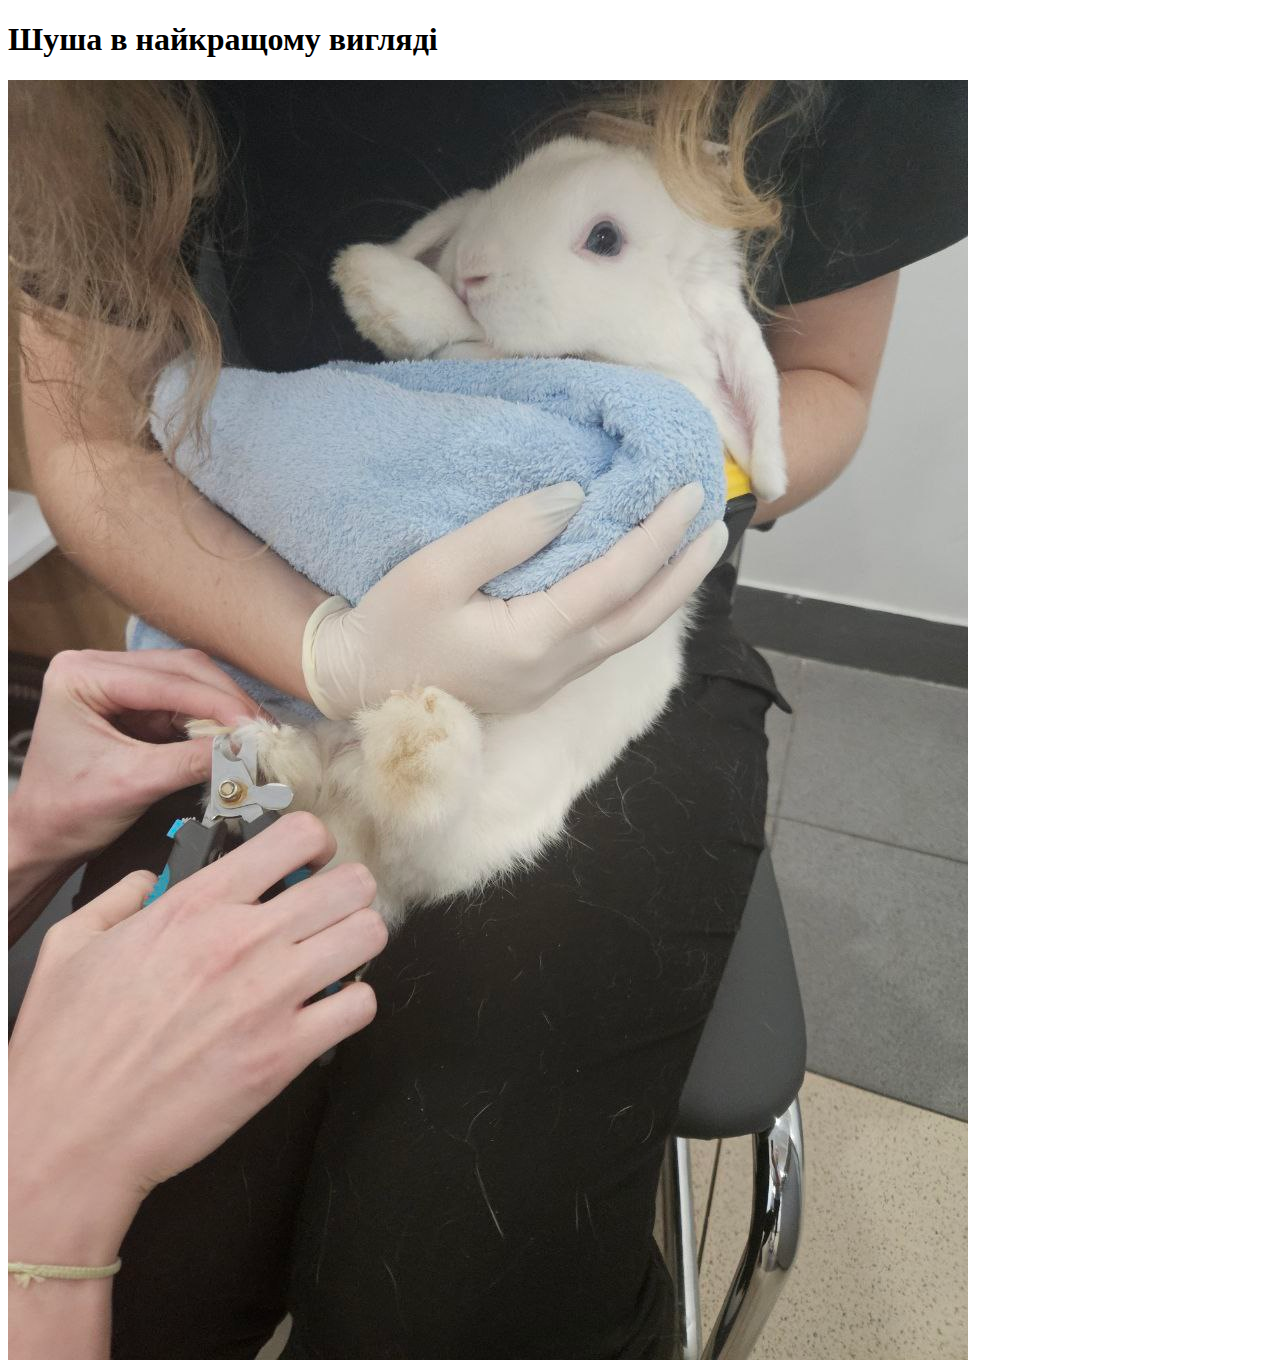
==== about_me/pages/gallery.html @ 4c307e9d "історія Шуші" ====
<!DOCTYPE html>
<html lang="en">
	<head>
		<meta charset="UTF-8">
		<title>фото</title>
	</head>
	<body> 
		<h1><strong>Шуша в найкращому вигляді</strong></h1>	
		<img src="../photos/photo_2025-01-12_01-57-54.jpg" alt="Eve">
		 
	</body>
	
</html>
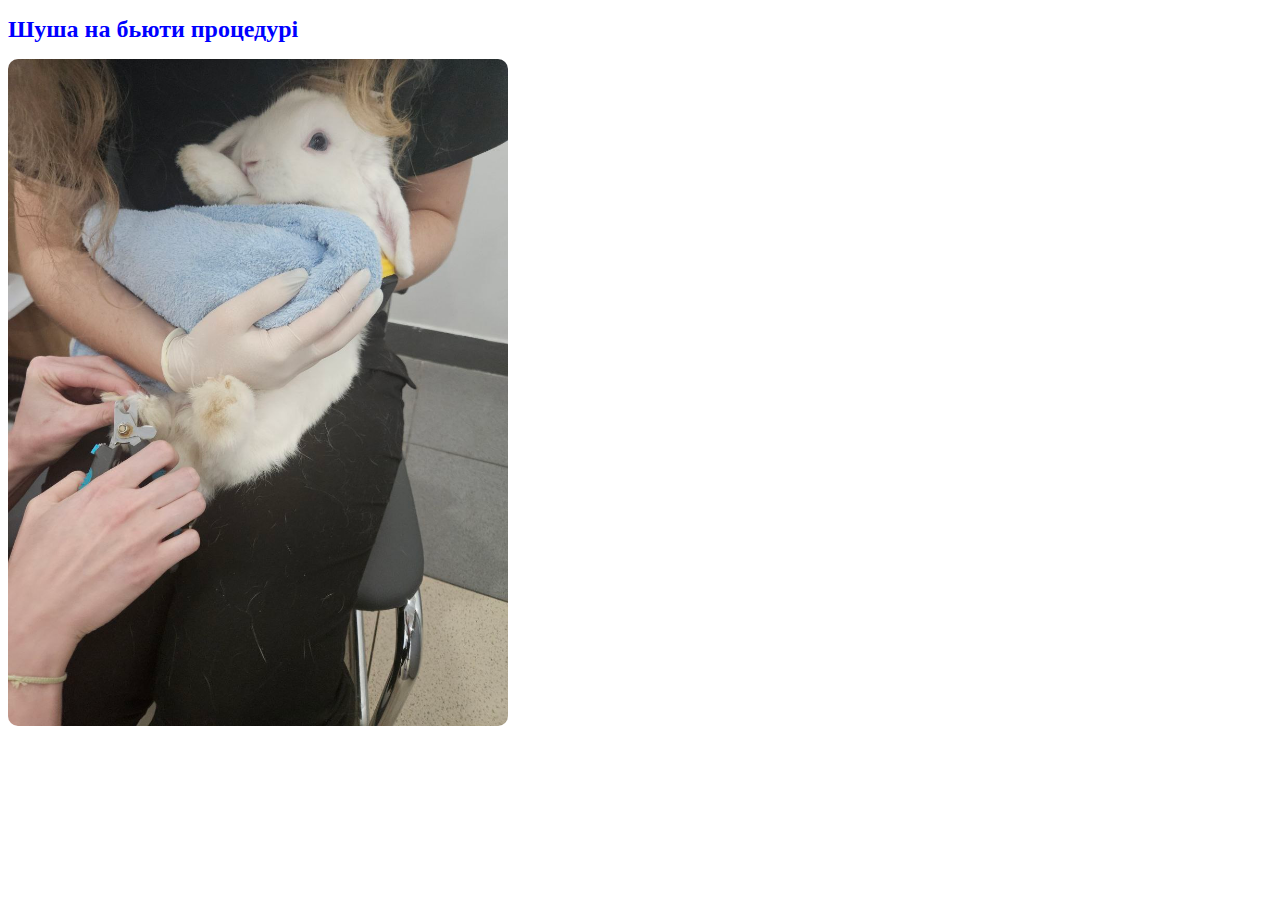
==== commit 998d47ae: "ДЗ 22.1" ====
--- a/about_me/pages/gallery.html
+++ b/about_me/pages/gallery.html
@@ -3,9 +3,10 @@
 	<head>
 		<meta charset="UTF-8">
 		<title>фото</title>
+		<link rel="stylesheet" type="text/css" href="../style.css">
 	</head>
 	<body> 
-		<h1><strong>Шуша в найкращому вигляді</strong></h1>	
+		<h1><strong>Шуша на бьюти процедурі</strong></h1>	
 		<img src="../photos/photo_2025-01-12_01-57-54.jpg" alt="Eve">
 		 
 	</body>
--- a/about_me/style.css
+++ b/about_me/style.css
@@ -0,0 +1,24 @@
+h1 {
+    font-size: 150%;
+	color: blue;
+}
+p {
+	color: red;
+}
+#p{
+	color: violet; 
+}
+ul{
+	 border: 1px solid green; /* Толщина, стиль, цвет*/
+	 
+	 padding: 20px; /* Внутренний отступ по всем сторонам */
+	 width: 500px;
+	  border-radius: 10px;
+}
+.list_2{
+	background-color: #f0f0f0; /* Цвет в HEX */
+}
+img{
+	max-width: 500px;
+	border-radius: 10px;
+}
